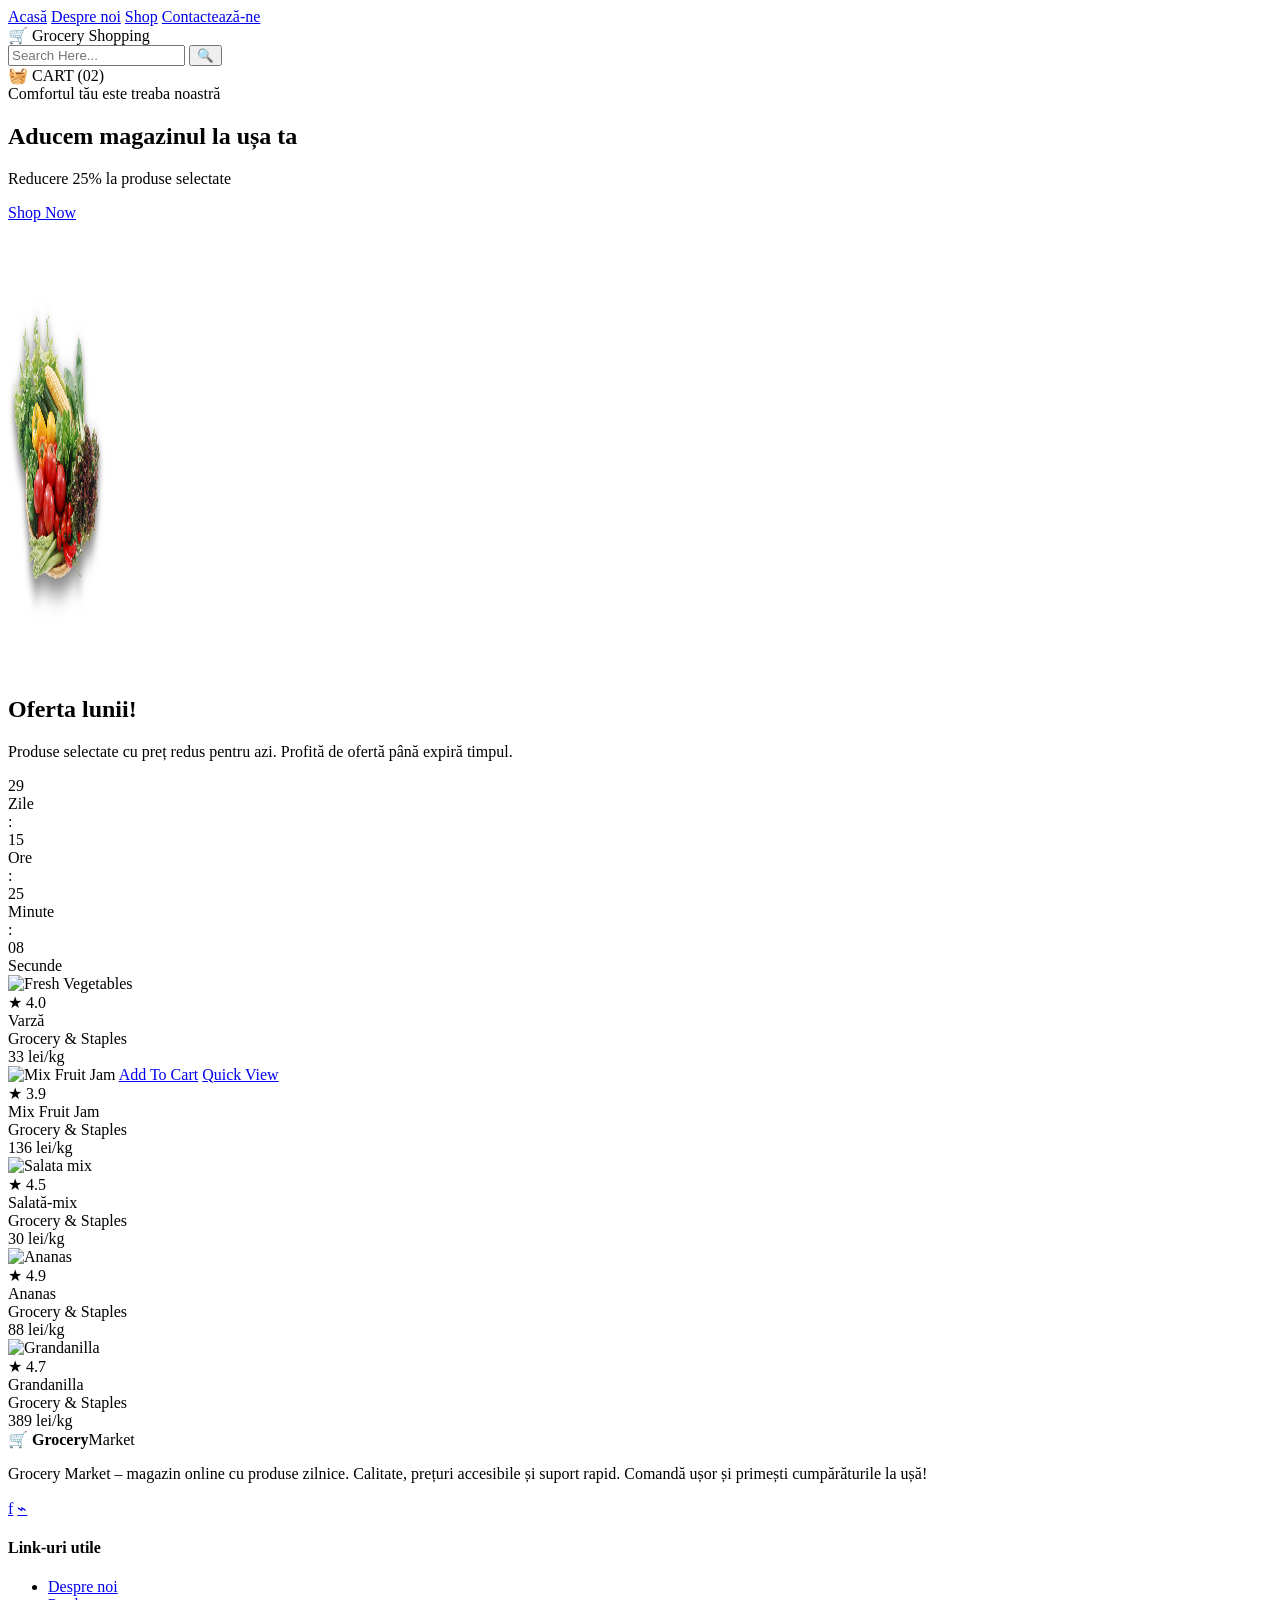
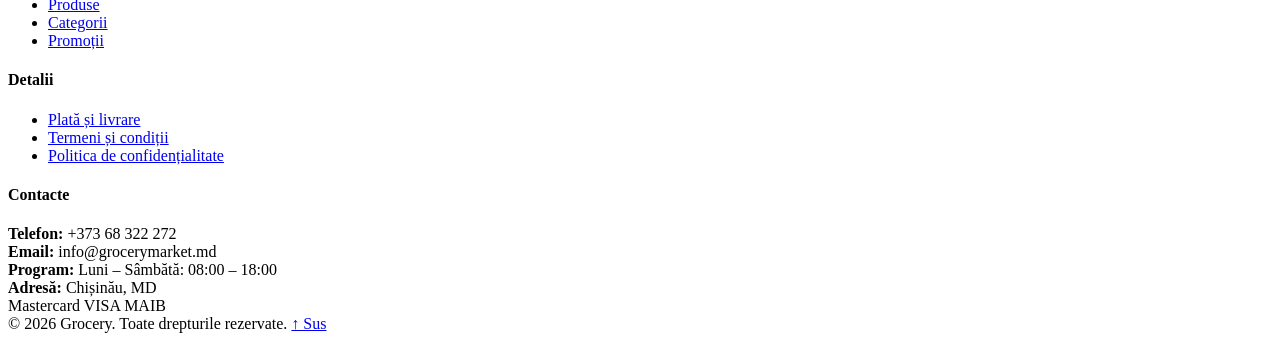
==== index.html @ 64a25551 "Add files via upload" ====
<!DOCTYPE html>
<html>
<head>
    <meta charset="UTF-8">
    <title>Retail Market</title>
    <link rel="stylesheet" href="style.css">
    <link href="https://fonts.googleapis.com/css2?family=Poppins:wght@400;600;800&display=swap" rel="stylesheet">
</head>
<body>
<div class="topbar">

    <div class="menu">
        <a href="#">Acasă</a>
        <a href="#">Despre noi</a>
        <a href="produse.html">Shop</a>
        <a href="#">Contactează-ne</a>
    
 </div>
    <div class="logo">
        🛒 Grocery <span>Shopping</span>
    </div>

    <div class="right">
        <div class="search">
            <input type="text" placeholder="Search Here...">
            <button>🔍</button>
        </div>

        <div class="cart">
            🧺 CART (02)
        </div>
    </div>
</div>
</div>
<section class="hero-section">

    <div class="hero-content">

        <div class="hero-left">
            <span class="hero-tag">Comfortul tău este treaba noastră</span>

            <h1>
                Aducem magazinul la ușa ta 
            </h1>

            <p>Reducere 25% la produse selectate</p>

            <a href="produse.html" class="hero-btn">Shop Now</a>
        </div>

        <div class="hero-right">
            <img src="hero.png"  width="100" height="450" alt="Fresh vegetables">
        </div>

    </div>

</section>
<section class="deal container">

  <div class="deal-head">
    <div class="deal-left">
      <h2>Oferta lunii!</h2>
      <p>
        Produse selectate cu preț redus pentru azi. Profită de ofertă până expiră timpul.
      </p>
    </div>

    <div class="deal-timer">
      <div class="t">
        <div class="num">29</div>
        <div class="lbl">Zile</div>
      </div>
      <div class="sep">:</div>
      <div class="t">
        <div class="num">15</div>
        <div class="lbl">Ore</div>
      </div>
      <div class="sep">:</div>
      <div class="t">
        <div class="num">25</div>
        <div class="lbl">Minute</div>
      </div>
      <div class="sep">:</div>
      <div class="t">
        <div class="num">08</div>
        <div class="lbl">Secunde</div>
      </div>
    </div>
  </div>

  <div class="deal-row">
    <!-- card 1 -->
    <article class="deal-card">
      <div class="deal-img">
        <img src="https://freshmarket.md/wp-content/uploads/2025/01/varza-alba-removebg-preview-1.png" alt="Fresh Vegetables">
      </div>
      <div class="deal-meta">
        <span class="rate">★ 4.0</span>
      </div>
      <div class="deal-name">Varză</div>
      <div class="deal-sub">Grocery & Staples</div>
      <div class="deal-price">33 lei/kg</div>
    </article>

    <!-- card 2 (cu butoane ca în poză) -->
    <article class="deal-card">
      <div class="deal-img">
        <img src="https://pngimg.com/uploads/jam/jam_PNG41.png" alt="Mix Fruit Jam">
        <a class="deal-btn" href="#">Add To Cart</a>
        <a class="deal-quick" href="#">Quick View</a>
      </div>
      <div class="deal-meta">
        <span class="rate">★ 3.9</span>
      </div>
      <div class="deal-name">Mix Fruit Jam</div>
      <div class="deal-sub">Grocery & Staples</div>
      <div class="deal-price">136 lei/kg</div>
    </article>

    <!-- card 3 -->
    <article class="deal-card">
      <div class="deal-img">
        <img src="https://freshmarket.md/wp-content/uploads/2023/05/Salata-mix-in-caserola.cleaned.png" alt="Salata mix">
      </div>
      <div class="deal-meta">
        <span class="rate">★ 4.5</span>
      </div>
      <div class="deal-name">Salată-mix</div>
      <div class="deal-sub">Grocery & Staples</div>
      <div class="deal-price">30 lei/kg 
      <keygen></div>
    </article>

    <!-- card 4 -->
    <article class="deal-card">
      <div class="deal-img">
        <img src="https://freshmarket.md/wp-content/uploads/2023/05/Ananas.cleaned.png" alt="Ananas">
      </div>
      <div class="deal-meta">
        <span class="rate">★ 4.9</span>
      </div>
      <div class="deal-name">Ananas</div>
      <div class="deal-sub">Grocery & Staples</div>
      <div class="deal-price">88 lei/kg</div>
    </article>

    <!-- card 5 -->
    <article class="deal-card">
      <div class="deal-img">
        <img src="https://freshmarket.md/wp-content/uploads/2024/04/CR6_0703-removebg-preview.png" alt="Grandanilla">
      </div>
      <div class="deal-meta">
        <span class="rate">★ 4.7</span>
      </div>
      <div class="deal-name">Grandanilla</div>
      <div class="deal-sub">Grocery & Staples</div>
      <div class="deal-price">389 lei/kg</div>
    </article>
  </div>

</section>
<footer class="site-footer">
  <div class="container footer-grid">

    <!-- Col 1: brand + descriere + social -->
    <div class="footer-brand">
      <div class="footer-logo">
        <span class="logo-ic">🛒</span>
        <span class="logo-text"><b>Grocery</b>Market</span>
      </div>

      <p class="footer-desc">
        Grocery Market – magazin online cu produse zilnice. Calitate, prețuri accesibile și suport rapid.
        Comandă ușor și primești cumpărăturile la ușă!
      </p>

      <div class="footer-social">
        <a href="#" aria-label="Facebook">f</a>
        <a href="#" aria-label="Instagram">⌁</a>
      </div>
    </div>

    <!-- Col 2: link-uri utile -->
    <div class="footer-col">
      <h4>Link-uri utile</h4>
      <ul>
        <li><a href="despre.html">Despre noi</a></li>
        <li><a href="produse.html">Produse</a></li>
        <li><a href="produse.html">Categorii</a></li>
        <li><a href="produse.html">Promoții</a></li>
      </ul>
    </div>

    <!-- Col 3: detalii -->
    <div class="footer-col">
      <h4>Detalii</h4>
      <ul>
        <li><a href="#">Plată și livrare</a></li>
        <li><a href="#">Termeni și condiții</a></li>
        <li><a href="#">Politica de confidențialitate</a></li>
      </ul>
    </div>

    <!-- Col 4: contacte -->
    <div class="footer-col">
      <h4>Contacte</h4>
      <div class="footer-contact">
        <div><b>Telefon:</b> +373 68 322 272</div>
        <div><b>Email:</b> info@grocerymarket.md</div>
        <div><b>Program:</b> Luni – Sâmbătă: 08:00 – 18:00</div>
        <div><b>Adresă:</b> Chișinău, MD</div>
      </div>

      <div class="footer-pay">
        <span class="pay-pill">Mastercard</span>
        <span class="pay-pill">VISA</span>
        <span class="pay-pill">MAIB</span>
      </div>
    </div>

  </div>

  <div class="container footer-bottom">
    <span>© 2026 Grocery. Toate drepturile rezervate.</span>
    <a href="#" class="back-top">↑ Sus</a>
  </div>
</footer>
</body>
</html>
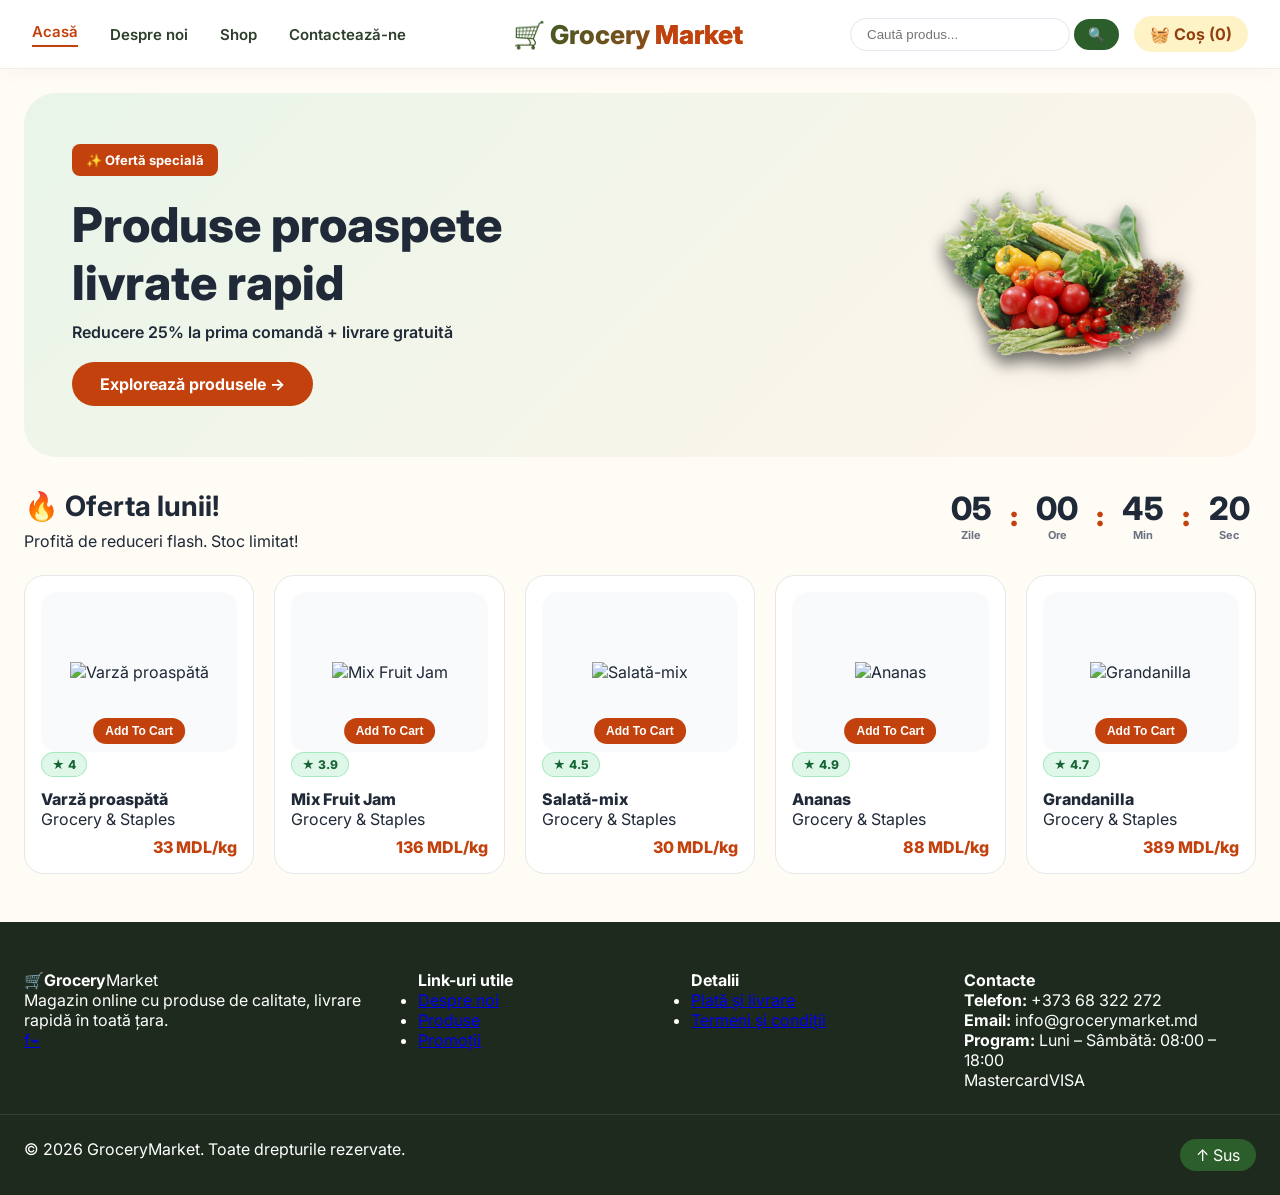
==== commit c1cfa925: "Add files via upload" ====
--- a/index.html
+++ b/index.html
@@ -1,229 +1,97 @@
+<!-- index.html -->
 <!DOCTYPE html>
-<html>
+<html lang="ro">
 <head>
     <meta charset="UTF-8">
-    <title>Retail Market</title>
+    <meta name="viewport" content="width=device-width, initial-scale=1.0">
+    <title>GroceryMarket - Acasă</title>
     <link rel="stylesheet" href="style.css">
-    <link href="https://fonts.googleapis.com/css2?family=Poppins:wght@400;600;800&display=swap" rel="stylesheet">
+    <link href="https://fonts.googleapis.com/css2?family=Inter:opsz,wght@14..32,300;14..32,400;14..32,600;14..32,700;14..32,800&display=swap" rel="stylesheet">
 </head>
 <body>
+
 <div class="topbar">
-
     <div class="menu">
-        <a href="#">Acasă</a>
-        <a href="#">Despre noi</a>
+        <a href="index.html" class="active">Acasă</a>
+        <a href="despre.html">Despre noi</a>
         <a href="produse.html">Shop</a>
-        <a href="#">Contactează-ne</a>
-    
- </div>
-    <div class="logo">
-        🛒 Grocery <span>Shopping</span>
+        <a href="contact.html">Contactează-ne</a>
     </div>
-
+    <div class="logo">🛒 Grocery <span>Market</span></div>
     <div class="right">
         <div class="search">
-            <input type="text" placeholder="Search Here...">
-            <button>🔍</button>
+            <input type="text" id="searchInput" placeholder="Caută produs...">
+            <button id="searchBtn">🔍</button>
         </div>
-
-        <div class="cart">
-            🧺 CART (02)
+        <div class="cart" id="cartIcon">
+            🧺 Coș (<span id="cartCount">0</span>)
         </div>
     </div>
 </div>
+
+<!-- TOAST CONTAINER -->
+<div id="toastContainer"></div>
+
+<!-- MODAL CART -->
+<div id="cartModal" class="modal">
+    <div class="modal-content">
+        <h3>🛒 Coșul tău</h3>
+        <div id="cartItemsList"></div>
+        <p><strong>Total: <span id="modalTotal">0</span> MDL</strong></p>
+        <button class="close-modal" id="closeCartModal">Închide</button>
+    </div>
 </div>
+
+<!-- Hero Section -->
 <section class="hero-section">
+    <div class="hero-content">
+        <div class="hero-left">
+            <span class="hero-tag">✨ Ofertă specială</span>
+            <h1>Produse proaspete<br>livrate rapid</h1>
+            <p>Reducere 25% la prima comandă + livrare gratuită</p>
+            <a href="produse.html" class="hero-btn">Explorează produsele →</a>
+        </div>
+        <div class="hero-right">
+            <img src="hero.png" alt="grocery">
+        </div>
+    </div>
+</section>
 
-    <div class="hero-content">
+<!-- Oferta lunii -->
+<section class="deal container">
+    <div class="deal-head">
+        <div class="deal-left">
+            <h2>🔥 Oferta lunii!</h2>
+            <p>Profită de reduceri flash. Stoc limitat!</p>
+        </div>
+        <div class="deal-timer" id="countdownTimer">
+            <div class="t"><div class="num" id="days">00</div><div class="lbl">Zile</div></div>
+            <div class="sep">:</div>
+            <div class="t"><div class="num" id="hours">00</div><div class="lbl">Ore</div></div>
+            <div class="sep">:</div>
+            <div class="t"><div class="num" id="minutes">00</div><div class="lbl">Min</div></div>
+            <div class="sep">:</div>
+            <div class="t"><div class="num" id="seconds">00</div><div class="lbl">Sec</div></div>
+        </div>
+    </div>
+    <div class="deal-row" id="productGrid"></div>
+</section>
 
-        <div class="hero-left">
-            <span class="hero-tag">Comfortul tău este treaba noastră</span>
+<!-- Footer -->
+<footer class="site-footer">
+    <div class="container footer-grid">
+        <div class="footer-brand">
+            <div class="footer-logo"><span class="logo-ic">🛒</span><span class="logo-text"><b>Grocery</b>Market</span></div>
+            <p class="footer-desc">Magazin online cu produse de calitate, livrare rapidă în toată țara.</p>
+            <div class="footer-social"><a href="#">f</a><a href="#">⌁</a></div>
+        </div>
+        <div class="footer-col"><h4>Link-uri utile</h4><ul><li><a href="despre.html">Despre noi</a></li><li><a href="produse.html">Produse</a></li><li><a href="produse.html">Promoții</a></li></ul></div>
+        <div class="footer-col"><h4>Detalii</h4><ul><li><a href="#">Plată și livrare</a></li><li><a href="#">Termeni și condiții</a></li></ul></div>
+        <div class="footer-col"><h4>Contacte</h4><div class="footer-contact"><div><b>Telefon:</b> +373 68 322 272</div><div><b>Email:</b> info@grocerymarket.md</div><div><b>Program:</b> Luni – Sâmbătă: 08:00 – 18:00</div></div><div class="footer-pay"><span class="pay-pill">Mastercard</span><span class="pay-pill">VISA</span></div></div>
+    </div>
+    <div class="container footer-bottom"><span>© 2026 GroceryMarket. Toate drepturile rezervate.</span><a href="#" class="back-top" id="backToTop">↑ Sus</a></div>
+</footer>
 
-            <h1>
-                Aducem magazinul la ușa ta 
-            </h1>
-
-            <p>Reducere 25% la produse selectate</p>
-
-            <a href="produse.html" class="hero-btn">Shop Now</a>
-        </div>
-
-        <div class="hero-right">
-            <img src="hero.png"  width="100" height="450" alt="Fresh vegetables">
-        </div>
-
-    </div>
-
-</section>
-<section class="deal container">
-
-  <div class="deal-head">
-    <div class="deal-left">
-      <h2>Oferta lunii!</h2>
-      <p>
-        Produse selectate cu preț redus pentru azi. Profită de ofertă până expiră timpul.
-      </p>
-    </div>
-
-    <div class="deal-timer">
-      <div class="t">
-        <div class="num">29</div>
-        <div class="lbl">Zile</div>
-      </div>
-      <div class="sep">:</div>
-      <div class="t">
-        <div class="num">15</div>
-        <div class="lbl">Ore</div>
-      </div>
-      <div class="sep">:</div>
-      <div class="t">
-        <div class="num">25</div>
-        <div class="lbl">Minute</div>
-      </div>
-      <div class="sep">:</div>
-      <div class="t">
-        <div class="num">08</div>
-        <div class="lbl">Secunde</div>
-      </div>
-    </div>
-  </div>
-
-  <div class="deal-row">
-    <!-- card 1 -->
-    <article class="deal-card">
-      <div class="deal-img">
-        <img src="https://freshmarket.md/wp-content/uploads/2025/01/varza-alba-removebg-preview-1.png" alt="Fresh Vegetables">
-      </div>
-      <div class="deal-meta">
-        <span class="rate">★ 4.0</span>
-      </div>
-      <div class="deal-name">Varză</div>
-      <div class="deal-sub">Grocery & Staples</div>
-      <div class="deal-price">33 lei/kg</div>
-    </article>
-
-    <!-- card 2 (cu butoane ca în poză) -->
-    <article class="deal-card">
-      <div class="deal-img">
-        <img src="https://pngimg.com/uploads/jam/jam_PNG41.png" alt="Mix Fruit Jam">
-        <a class="deal-btn" href="#">Add To Cart</a>
-        <a class="deal-quick" href="#">Quick View</a>
-      </div>
-      <div class="deal-meta">
-        <span class="rate">★ 3.9</span>
-      </div>
-      <div class="deal-name">Mix Fruit Jam</div>
-      <div class="deal-sub">Grocery & Staples</div>
-      <div class="deal-price">136 lei/kg</div>
-    </article>
-
-    <!-- card 3 -->
-    <article class="deal-card">
-      <div class="deal-img">
-        <img src="https://freshmarket.md/wp-content/uploads/2023/05/Salata-mix-in-caserola.cleaned.png" alt="Salata mix">
-      </div>
-      <div class="deal-meta">
-        <span class="rate">★ 4.5</span>
-      </div>
-      <div class="deal-name">Salată-mix</div>
-      <div class="deal-sub">Grocery & Staples</div>
-      <div class="deal-price">30 lei/kg 
-      <keygen></div>
-    </article>
-
-    <!-- card 4 -->
-    <article class="deal-card">
-      <div class="deal-img">
-        <img src="https://freshmarket.md/wp-content/uploads/2023/05/Ananas.cleaned.png" alt="Ananas">
-      </div>
-      <div class="deal-meta">
-        <span class="rate">★ 4.9</span>
-      </div>
-      <div class="deal-name">Ananas</div>
-      <div class="deal-sub">Grocery & Staples</div>
-      <div class="deal-price">88 lei/kg</div>
-    </article>
-
-    <!-- card 5 -->
-    <article class="deal-card">
-      <div class="deal-img">
-        <img src="https://freshmarket.md/wp-content/uploads/2024/04/CR6_0703-removebg-preview.png" alt="Grandanilla">
-      </div>
-      <div class="deal-meta">
-        <span class="rate">★ 4.7</span>
-      </div>
-      <div class="deal-name">Grandanilla</div>
-      <div class="deal-sub">Grocery & Staples</div>
-      <div class="deal-price">389 lei/kg</div>
-    </article>
-  </div>
-
-</section>
-<footer class="site-footer">
-  <div class="container footer-grid">
-
-    <!-- Col 1: brand + descriere + social -->
-    <div class="footer-brand">
-      <div class="footer-logo">
-        <span class="logo-ic">🛒</span>
-        <span class="logo-text"><b>Grocery</b>Market</span>
-      </div>
-
-      <p class="footer-desc">
-        Grocery Market – magazin online cu produse zilnice. Calitate, prețuri accesibile și suport rapid.
-        Comandă ușor și primești cumpărăturile la ușă!
-      </p>
-
-      <div class="footer-social">
-        <a href="#" aria-label="Facebook">f</a>
-        <a href="#" aria-label="Instagram">⌁</a>
-      </div>
-    </div>
-
-    <!-- Col 2: link-uri utile -->
-    <div class="footer-col">
-      <h4>Link-uri utile</h4>
-      <ul>
-        <li><a href="despre.html">Despre noi</a></li>
-        <li><a href="produse.html">Produse</a></li>
-        <li><a href="produse.html">Categorii</a></li>
-        <li><a href="produse.html">Promoții</a></li>
-      </ul>
-    </div>
-
-    <!-- Col 3: detalii -->
-    <div class="footer-col">
-      <h4>Detalii</h4>
-      <ul>
-        <li><a href="#">Plată și livrare</a></li>
-        <li><a href="#">Termeni și condiții</a></li>
-        <li><a href="#">Politica de confidențialitate</a></li>
-      </ul>
-    </div>
-
-    <!-- Col 4: contacte -->
-    <div class="footer-col">
-      <h4>Contacte</h4>
-      <div class="footer-contact">
-        <div><b>Telefon:</b> +373 68 322 272</div>
-        <div><b>Email:</b> info@grocerymarket.md</div>
-        <div><b>Program:</b> Luni – Sâmbătă: 08:00 – 18:00</div>
-        <div><b>Adresă:</b> Chișinău, MD</div>
-      </div>
-
-      <div class="footer-pay">
-        <span class="pay-pill">Mastercard</span>
-        <span class="pay-pill">VISA</span>
-        <span class="pay-pill">MAIB</span>
-      </div>
-    </div>
-
-  </div>
-
-  <div class="container footer-bottom">
-    <span>© 2026 Grocery. Toate drepturile rezervate.</span>
-    <a href="#" class="back-top">↑ Sus</a>
-  </div>
-</footer>
+<script src="script.js"></script>
 </body>
-</html>
+</html>
--- a/style.css
+++ b/style.css
@@ -0,0 +1,508 @@
+/* style.css */
+* {
+    margin: 0;
+    padding: 0;
+    box-sizing: border-box;
+}
+
+body {
+    font-family: 'Inter', sans-serif;
+    background-color: #fefcf5;
+    color: #1f2937;
+}
+
+.container {
+    max-width: 1280px;
+    margin: 0 auto;
+    padding: 0 24px;
+}
+
+/* Topbar */
+.topbar {
+    display: flex;
+    align-items: center;
+    justify-content: space-between;
+    background: white;
+    padding: 16px 32px;
+    box-shadow: 0 4px 20px rgba(0, 0, 0, 0.03);
+    border-bottom: 1px solid #f0ede8;
+    flex-wrap: wrap;
+    gap: 20px;
+}
+
+.menu {
+    display: flex;
+    gap: 32px;
+    align-items: center;
+}
+
+.menu a {
+    text-decoration: none;
+    color: #2d3e2b;
+    font-weight: 600;
+    transition: 0.2s;
+    font-size: 15px;
+}
+
+.menu a:hover, .menu a.active {
+    color: #c2410c;
+    border-bottom: 2px solid #c2410c;
+    padding-bottom: 4px;
+}
+
+.logo {
+    font-size: 26px;
+    font-weight: 800;
+    background: linear-gradient(135deg, #2b5e2b, #c2410c);
+    -webkit-background-clip: text;
+    background-clip: text;
+    color: transparent;
+}
+
+.logo span {
+    background: none;
+    webkit-background-clip: unset;
+    color: #c2410c;
+}
+
+.right {
+    display: flex;
+    align-items: center;
+    gap: 15px;
+}
+
+.search input {
+    border: 1px solid #e2e8f0;
+    border-radius: 40px;
+    padding: 8px 16px;
+    width: 220px;
+    outline: none;
+}
+
+.search input:focus {
+    border-color: #c2410c;
+    box-shadow: 0 0 0 3px rgba(194, 65, 12, 0.1);
+}
+
+.search button {
+    background: #2b5e2b;
+    border: none;
+    border-radius: 40px;
+    color: white;
+    padding: 8px 14px;
+    cursor: pointer;
+}
+
+.cart {
+    background: #fef3c7;
+    padding: 8px 16px;
+    border-radius: 40px;
+    font-weight: 700;
+    color: #92400e;
+    cursor: pointer;
+    transition: 0.2s;
+}
+
+.cart:hover {
+    background: #fed7aa;
+}
+
+/* Hero */
+.hero-section {
+    background: linear-gradient(135deg, #e9f5e9 0%, #fff5eb 100%);
+    border-radius: 32px;
+    margin: 24px;
+    padding: 40px 48px;
+}
+
+.hero-content {
+    display: flex;
+    align-items: center;
+    justify-content: space-between;
+    flex-wrap: wrap;
+    gap: 30px;
+}
+
+.hero-left {
+    flex: 1;
+}
+
+.hero-tag {
+    background: #c2410c;
+    padding: 8px 14px;
+    border-radius: 8px;
+    font-size: 13px;
+    font-weight: 700;
+    display: inline-block;
+    color: white;
+}
+
+.hero-left h1 {
+    font-size: 48px;
+    margin: 20px 0 10px;
+    line-height: 1.2;
+    font-weight: 800;
+}
+
+.hero-left p {
+    font-weight: 600;
+    margin-bottom: 20px;
+}
+
+.hero-btn {
+    background: #c2410c;
+    color: white;
+    padding: 12px 28px;
+    border-radius: 40px;
+    text-decoration: none;
+    font-weight: 700;
+    display: inline-block;
+    transition: 0.3s;
+}
+
+.hero-btn:hover {
+    background: #9a3412;
+}
+
+.hero-right img {
+    max-width: 280px;
+    filter: drop-shadow(0 10px 8px rgba(0,0,0,0.1));
+}
+
+/* Deal section */
+.deal {
+    margin-top: 32px;
+}
+
+.deal-head {
+    display: flex;
+    align-items: flex-start;
+    justify-content: space-between;
+    gap: 20px;
+    flex-wrap: wrap;
+}
+
+.deal-left h2 {
+    font-size: 28px;
+    margin-bottom: 8px;
+}
+
+.deal-timer {
+    display: flex;
+    align-items: center;
+    gap: 12px;
+    font-weight: 900;
+}
+
+.t {
+    text-align: center;
+    min-width: 54px;
+}
+
+.num {
+    font-size: 32px;
+    font-weight: 800;
+}
+
+.lbl {
+    font-size: 11px;
+    color: #6b7280;
+    font-weight: 700;
+}
+
+.sep {
+    font-size: 28px;
+    color: #c2410c;
+}
+
+.deal-row {
+    margin-top: 24px;
+    display: grid;
+    grid-template-columns: repeat(5, 1fr);
+    gap: 20px;
+}
+
+.deal-card {
+    background: white;
+    border: 1px solid #e5e7eb;
+    border-radius: 20px;
+    padding: 16px;
+    transition: 0.2s;
+}
+
+.deal-card:hover {
+    box-shadow: 0 20px 25px -12px rgba(0,0,0,0.1);
+}
+
+.deal-img {
+    background: #f9fafb;
+    border-radius: 16px;
+    height: 160px;
+    display: flex;
+    align-items: center;
+    justify-content: center;
+    position: relative;
+}
+
+.deal-img img {
+    max-width: 100%;
+    max-height: 130px;
+    object-fit: contain;
+}
+
+.deal-btn {
+    position: absolute;
+    bottom: 8px;
+    left: 50%;
+    transform: translateX(-50%);
+    background: #c2410c;
+    border: none;
+    color: white;
+    border-radius: 40px;
+    padding: 6px 12px;
+    font-weight: bold;
+    cursor: pointer;
+    font-size: 12px;
+}
+
+.rate {
+    display: inline-block;
+    background: rgba(34,197,94,.14);
+    border: 1px solid rgba(34,197,94,.30);
+    color: #166534;
+    padding: 4px 10px;
+    border-radius: 999px;
+    font-size: 12px;
+    font-weight: 800;
+}
+
+.deal-name {
+    margin-top: 12px;
+    font-weight: 800;
+    font-size: 16px;
+}
+
+.deal-price {
+    margin-top: 8px;
+    text-align: right;
+    font-weight: 800;
+    font-size: 16px;
+    color: #c2410c;
+}
+
+/* Toast */
+.toast {
+    position: fixed;
+    bottom: 30px;
+    right: 30px;
+    background: #1f2937;
+    color: white;
+    padding: 14px 24px;
+    border-radius: 48px;
+    font-weight: 600;
+    z-index: 1000;
+    box-shadow: 0 10px 25px -5px rgba(0,0,0,0.2);
+    animation: slideUp 0.3s ease;
+}
+
+@keyframes slideUp {
+    from { opacity: 0; transform: translateY(40px); }
+    to { opacity: 1; transform: translateY(0); }
+}
+
+/* Modal */
+.modal {
+    display: none;
+    position: fixed;
+    top: 0; left: 0;
+    width: 100%; height: 100%;
+    background: rgba(0,0,0,0.6);
+    justify-content: center;
+    align-items: center;
+    z-index: 2000;
+}
+
+.modal-content {
+    background: white;
+    max-width: 500px;
+    width: 90%;
+    border-radius: 28px;
+    padding: 28px;
+    text-align: center;
+}
+
+.close-modal {
+    margin-top: 20px;
+    background: #c2410c;
+    border: none;
+    padding: 10px 20px;
+    border-radius: 40px;
+    color: white;
+    font-weight: bold;
+    cursor: pointer;
+}
+
+/* Product table */
+.product-table {
+    width: 100%;
+    border-collapse: collapse;
+    background: white;
+    border-radius: 20px;
+    overflow: hidden;
+    margin: 24px 0;
+}
+
+.product-table th {
+    text-align: left;
+    background: #f3f4f6;
+    padding: 14px;
+}
+
+.product-table td {
+    padding: 14px;
+    border-top: 1px solid #e5e7eb;
+}
+
+.p-name {
+    display: flex;
+    align-items: center;
+    gap: 12px;
+}
+
+.p-img {
+    width: 52px;
+    height: 52px;
+    object-fit: cover;
+    border-radius: 12px;
+}
+
+.btn {
+    background: #c2410c;
+    color: white;
+    padding: 8px 16px;
+    border-radius: 30px;
+    text-decoration: none;
+    font-weight: 600;
+}
+
+/* Product page */
+.product-page {
+    display: flex;
+    gap: 40px;
+    margin: 40px auto;
+    flex-wrap: wrap;
+}
+
+.product-left img {
+    width: 350px;
+    border-radius: 24px;
+}
+
+.product-right {
+    flex: 1;
+}
+
+.price {
+    font-size: 32px;
+    font-weight: 800;
+    color: #c2410c;
+}
+
+.add-btn {
+    background: #16a34a;
+    color: white;
+    border: none;
+    padding: 12px 28px;
+    border-radius: 40px;
+    font-weight: bold;
+    margin-top: 16px;
+    cursor: pointer;
+}
+
+/* About page */
+.about-page {
+    padding: 32px 0;
+}
+
+.about-hero {
+    display: grid;
+    grid-template-columns: 1.1fr 0.9fr;
+    gap: 24px;
+}
+
+.about-stats {
+    display: grid;
+    grid-template-columns: repeat(4, 1fr);
+    gap: 20px;
+    margin: 32px 0;
+}
+
+.stat {
+    background: white;
+    padding: 20px;
+    border-radius: 20px;
+    text-align: center;
+    box-shadow: 0 4px 12px rgba(0,0,0,0.05);
+}
+
+.stat-num {
+    font-size: 28px;
+    font-weight: 800;
+    color: #c2410c;
+}
+
+.value-grid, .team-grid {
+    display: grid;
+    grid-template-columns: repeat(4, 1fr);
+    gap: 20px;
+    margin-top: 16px;
+}
+
+.value-card, .team-card {
+    background: white;
+    padding: 20px;
+    border-radius: 20px;
+}
+
+/* Footer */
+.site-footer {
+    background: #1e2a1e;
+    color: white;
+    padding: 48px 0 24px;
+    margin-top: 48px;
+}
+
+.footer-grid {
+    display: grid;
+    grid-template-columns: 1.5fr 1fr 1fr 1.2fr;
+    gap: 30px;
+}
+
+.footer-bottom {
+    display: flex;
+    justify-content: space-between;
+    padding-top: 24px;
+    margin-top: 24px;
+    border-top: 1px solid rgba(255,255,255,0.1);
+}
+
+.back-top {
+    color: white;
+    text-decoration: none;
+    background: #2b5e2b;
+    padding: 6px 16px;
+    border-radius: 30px;
+}
+
+@media (max-width: 900px) {
+    .deal-row { grid-template-columns: repeat(2, 1fr); }
+    .footer-grid { grid-template-columns: 1fr 1fr; }
+    .about-hero { grid-template-columns: 1fr; }
+    .value-grid { grid-template-columns: repeat(2, 1fr); }
+}
+
+@media (max-width: 600px) {
+    .topbar { flex-direction: column; }
+    .deal-row { grid-template-columns: 1fr; }
+    .footer-grid { grid-template-columns: 1fr; }
+}
